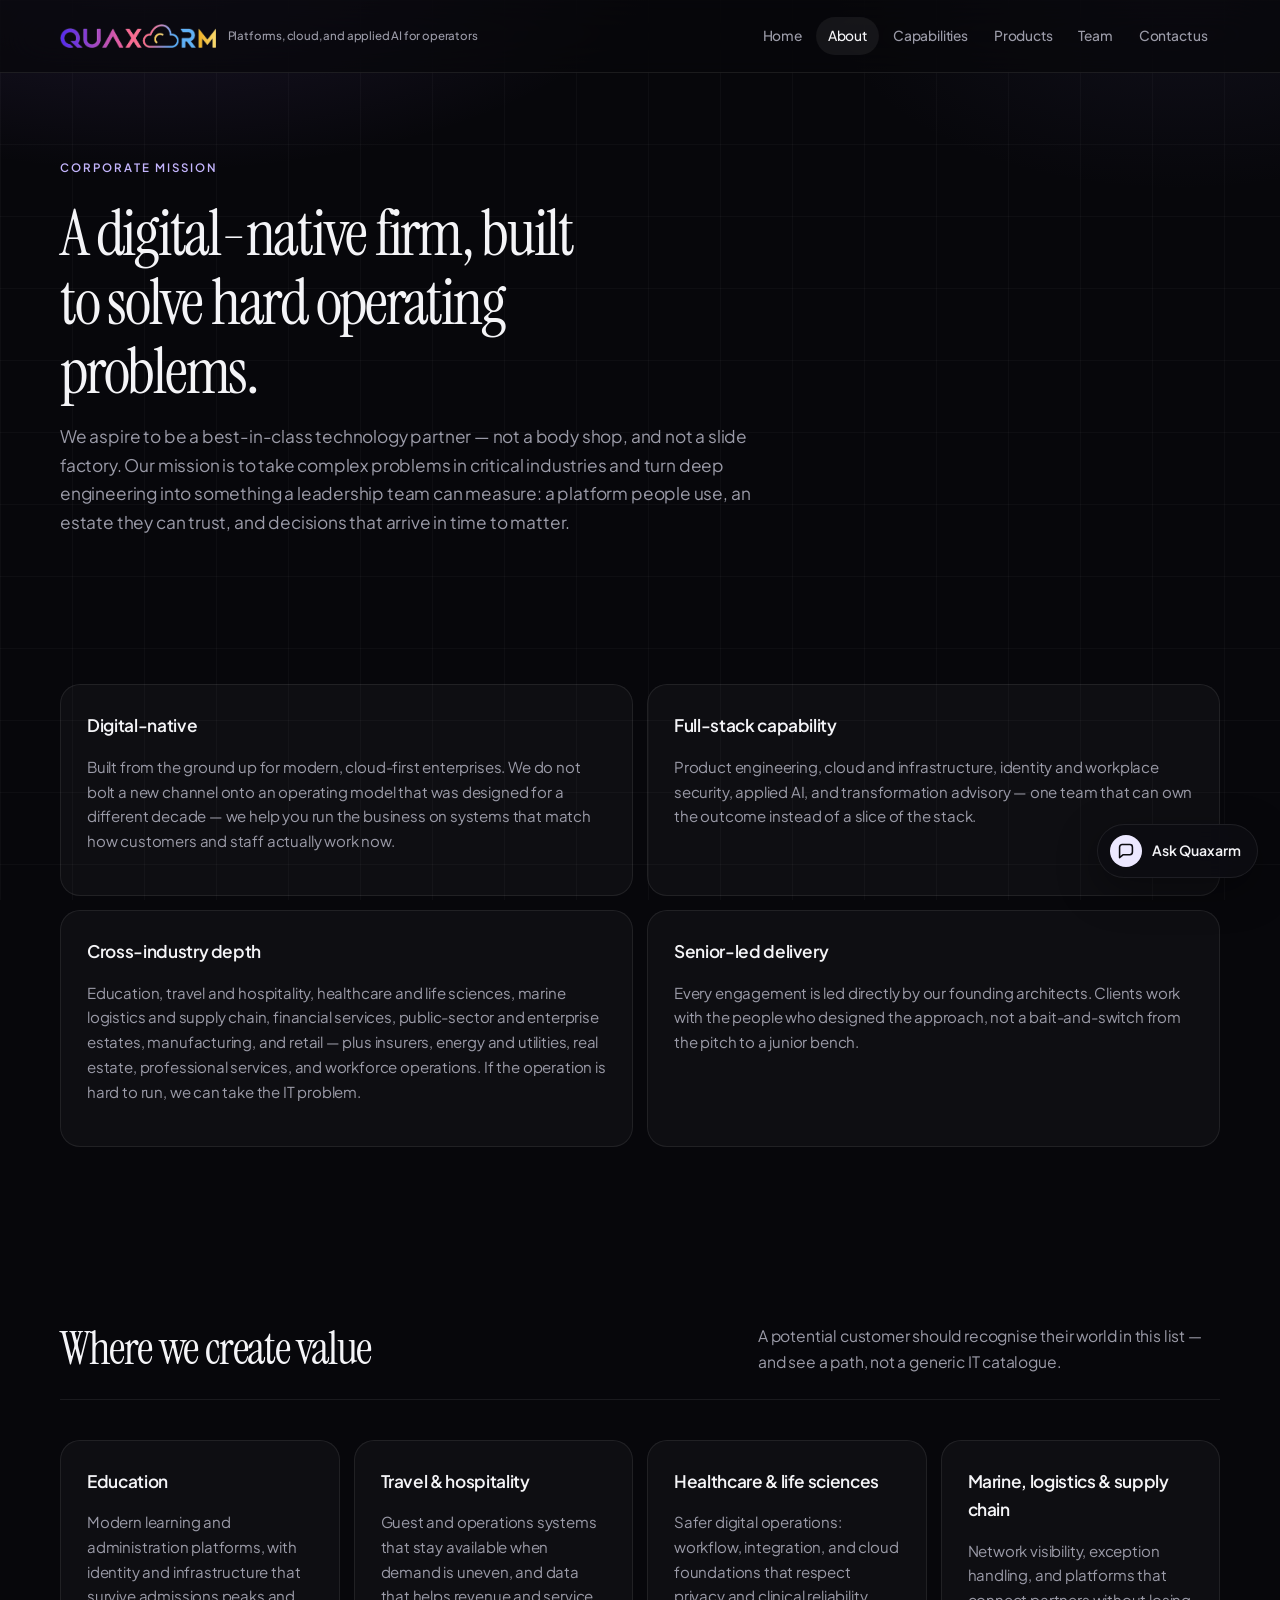
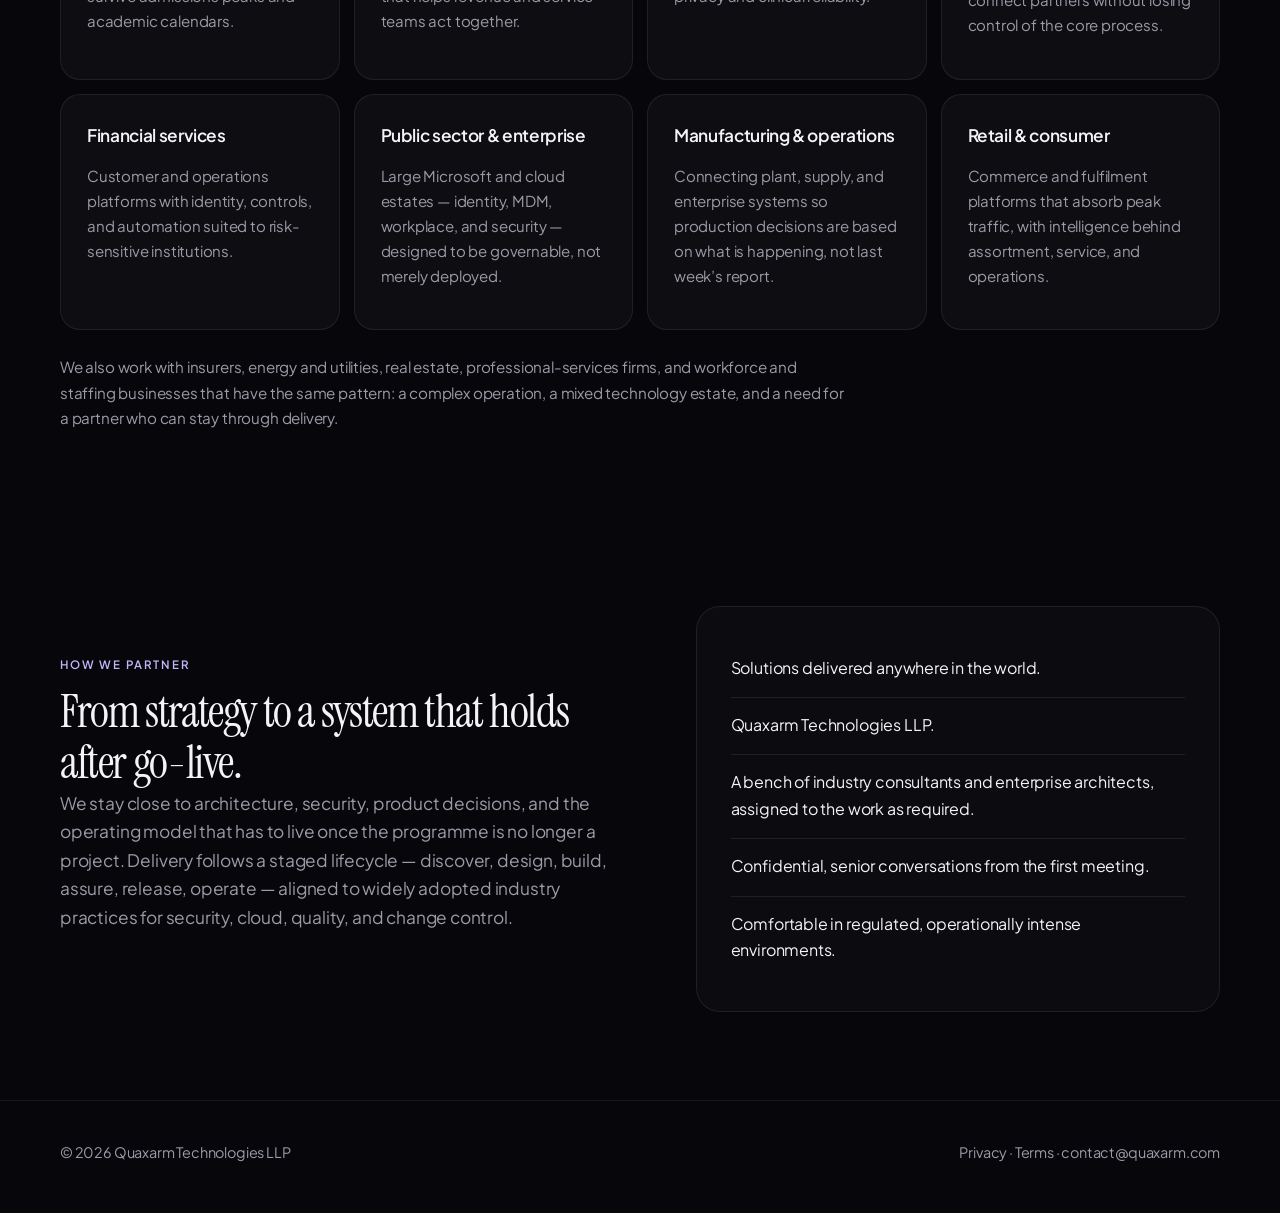
==== about.html @ 0cb35180 "Restore full industry coverage instead of leading with three sectors only." ====
<!DOCTYPE html>
<html lang="en">
  <head>
    <meta charset="UTF-8" />
    <meta name="viewport" content="width=device-width, initial-scale=1" />
    <title>About Quaxarm</title>
    <meta
      name="description"
      content="Quaxarm Technologies LLP is a digital-native firm helping operators modernise platforms, cloud, identity, and AI across education, travel, healthcare, logistics, financial services, public sector, manufacturing, and retail."
    />
    <meta name="theme-color" content="#07070b" />
    <link rel="icon" href="assets/brand/logo.png" />
    <link rel="preconnect" href="https://fonts.googleapis.com" />
    <link rel="preconnect" href="https://fonts.gstatic.com" crossorigin />
    <link
      href="https://fonts.googleapis.com/css2?family=Instrument+Serif:ital@0;1&family=Plus+Jakarta+Sans:ital,wght@0,400;0,500;0,600;0,700;1,400&display=swap"
      rel="stylesheet"
    />
    <link rel="stylesheet" href="css/styles.css?v=5" />
  </head>
  <body>
    <div class="page-bg"></div>
    <header class="site-header">
      <div class="wrap nav">
        <a class="brand" href="index.html" aria-label="Quaxarm home">
          <img class="wordmark" src="assets/brand/logo.png" alt="Quaxarm" />
          <span class="brand-tag">Platforms, cloud, and applied AI for operators</span>
        </a>
        <button class="menu-toggle" type="button" aria-expanded="false" aria-label="Open menu">☰</button>
        <nav class="nav-links">
          <a data-nav href="index.html">Home</a>
          <a data-nav href="about.html">About</a>
          <a data-nav href="capabilities.html">Capabilities</a>
          <a data-nav href="products.html">Products</a>
          <a data-nav href="team.html">Team</a>
          <a data-nav href="contact.html">Contact us</a>
        </nav>
      </div>
    </header>

    <main class="wrap">
      <section class="page-hero">
        <div class="eyebrow">Corporate mission</div>
        <h1>A digital-native firm, built to solve hard operating problems.</h1>
        <p class="lede">
          We aspire to be a best-in-class technology partner — not a body shop, and not a slide factory.
          Our mission is to take complex problems in critical industries and turn deep engineering into
          something a leadership team can measure: a platform people use, an estate they can trust, and
          decisions that arrive in time to matter.
        </p>
      </section>

      <section class="section">
        <div class="grid-2">
          <article class="card">
            <h3>Digital-native</h3>
            <p>
              Built from the ground up for modern, cloud-first enterprises. We do not bolt a new channel
              onto an operating model that was designed for a different decade — we help you run the
              business on systems that match how customers and staff actually work now.
            </p>
          </article>
          <article class="card">
            <h3>Full-stack capability</h3>
            <p>
              Product engineering, cloud and infrastructure, identity and workplace security, applied AI,
              and transformation advisory — one team that can own the outcome instead of a slice of the stack.
            </p>
          </article>
          <article class="card">
            <h3>Cross-industry depth</h3>
            <p>
              Education, travel and hospitality, healthcare and life sciences, marine logistics and supply chain,
              financial services, public-sector and enterprise estates, manufacturing, and retail — plus insurers,
              energy and utilities, real estate, professional services, and workforce operations. If the operation
              is hard to run, we can take the IT problem.
            </p>
          </article>
          <article class="card">
            <h3>Senior-led delivery</h3>
            <p>
              Every engagement is led directly by our founding architects. Clients work with the people who
              designed the approach, not a bait-and-switch from the pitch to a junior bench.
            </p>
          </article>
        </div>
      </section>

      <section class="section">
        <div class="section-head">
          <h2>Where we create value</h2>
          <p class="intro">A potential customer should recognise their world in this list — and see a path, not a generic IT catalogue.</p>
        </div>
        <div class="grid-4">
          <article class="card">
            <h3>Education</h3>
            <p>Modern learning and administration platforms, with identity and infrastructure that survive admissions peaks and academic calendars.</p>
          </article>
          <article class="card">
            <h3>Travel &amp; hospitality</h3>
            <p>Guest and operations systems that stay available when demand is uneven, and data that helps revenue and service teams act together.</p>
          </article>
          <article class="card">
            <h3>Healthcare &amp; life sciences</h3>
            <p>Safer digital operations: workflow, integration, and cloud foundations that respect privacy and clinical reliability.</p>
          </article>
          <article class="card">
            <h3>Marine, logistics &amp; supply chain</h3>
            <p>Network visibility, exception handling, and platforms that connect partners without losing control of the core process.</p>
          </article>
          <article class="card">
            <h3>Financial services</h3>
            <p>Customer and operations platforms with identity, controls, and automation suited to risk-sensitive institutions.</p>
          </article>
          <article class="card">
            <h3>Public sector &amp; enterprise</h3>
            <p>Large Microsoft and cloud estates — identity, MDM, workplace, and security — designed to be governable, not merely deployed.</p>
          </article>
          <article class="card">
            <h3>Manufacturing &amp; operations</h3>
            <p>Connecting plant, supply, and enterprise systems so production decisions are based on what is happening, not last week’s report.</p>
          </article>
          <article class="card">
            <h3>Retail &amp; consumer</h3>
            <p>Commerce and fulfilment platforms that absorb peak traffic, with intelligence behind assortment, service, and operations.</p>
          </article>
        </div>
        <p class="also">
          We also work with insurers, energy and utilities, real estate, professional-services firms, and workforce
          and staffing businesses that have the same pattern: a complex operation, a mixed technology estate,
          and a need for a partner who can stay through delivery.
        </p>
      </section>

      <section class="section">
        <div class="split">
          <div>
            <div class="kicker">How we partner</div>
            <h2>From strategy to a system that holds after go-live.</h2>
            <p class="lede">
              We stay close to architecture, security, product decisions, and the operating model that has
              to live once the programme is no longer a project. Delivery follows a staged lifecycle —
              discover, design, build, assure, release, operate — aligned to widely adopted industry
              practices for security, cloud, quality, and change control.
            </p>
          </div>
          <div class="panel">
            <p>Solutions delivered anywhere in the world.</p>
            <p>Quaxarm Technologies LLP.</p>
            <p>A bench of industry consultants and enterprise architects, assigned to the work as required.</p>
            <p>Confidential, senior conversations from the first meeting.</p>
            <p>Comfortable in regulated, operationally intense environments.</p>
          </div>
        </div>
      </section>
    </main>

    <footer class="site-footer">
      <div class="wrap footer-row">
        <div>© 2026 Quaxarm Technologies LLP</div>
        <div>
          <a href="privacy.html">Privacy</a>
          ·
          <a href="terms.html">Terms</a>
          ·
          <a href="mailto:contact@quaxarm.com">contact@quaxarm.com</a>
        </div>
      </div>
    </footer>
    <script src="js/site.js"></script>
    <script src="js/assistant.js?v=7"></script>
  </body>
</html>
---- css/styles.css ----
:root {
  --bg: #07070b;
  --bg-2: #0c0c12;
  --card: rgba(255, 255, 255, 0.03);
  --card-hover: rgba(255, 255, 255, 0.055);
  --line: rgba(255, 255, 255, 0.08);
  --text: #f4f4f7;
  --muted: #9b9ba8;
  --accent: #c4b5fd;
  --accent-2: #a78bfa;
  --ink: #0b0b10;
  --radius: 20px;
  --font: "Plus Jakarta Sans", system-ui, sans-serif;
  --serif: "Instrument Serif", Georgia, serif;
  --max: 1160px;
  --ease: cubic-bezier(0.22, 1, 0.36, 1);
}

*,
*::before,
*::after {
  box-sizing: border-box;
}

html {
  scroll-behavior: smooth;
}

body {
  margin: 0;
  font-family: var(--font);
  background: var(--bg);
  color: var(--text);
  line-height: 1.65;
  min-height: 100vh;
  letter-spacing: -0.011em;
  color-scheme: dark;
}

img {
  max-width: 100%;
  display: block;
}

a {
  color: inherit;
  text-decoration: none;
}

.skip {
  position: absolute;
  left: -999px;
}

.skip:focus {
  left: 16px;
  top: 16px;
  z-index: 100;
  background: #fff;
  color: #000;
  padding: 8px 12px;
}

.page-bg {
  position: fixed;
  inset: 0;
  z-index: -1;
  background-color: var(--bg);
  background-image:
    radial-gradient(900px 420px at 12% -8%, rgba(124, 92, 191, 0.2), transparent 58%),
    radial-gradient(700px 380px at 92% 0%, rgba(88, 80, 140, 0.12), transparent 50%),
    linear-gradient(rgba(255, 255, 255, 0.028) 1px, transparent 1px),
    linear-gradient(90deg, rgba(255, 255, 255, 0.028) 1px, transparent 1px);
  background-size: auto, auto, 72px 72px, 72px 72px;
}

.wrap {
  width: min(var(--max), calc(100% - 48px));
  margin: 0 auto;
}

.site-header {
  position: sticky;
  top: 0;
  z-index: 40;
  backdrop-filter: blur(22px) saturate(1.2);
  background: rgba(7, 7, 11, 0.72);
  border-bottom: 1px solid var(--line);
}

.nav {
  display: flex;
  align-items: center;
  justify-content: space-between;
  min-height: 72px;
  gap: 24px;
}

.brand {
  display: flex;
  align-items: center;
  gap: 12px;
  min-width: 0;
}

.brand-tag {
  font-size: 0.72rem;
  font-weight: 500;
  color: var(--muted);
  line-height: 1.3;
  max-width: 18rem;
}

.brand img.wordmark {
  height: 24px;
  width: auto;
  mix-blend-mode: screen;
}

.nav-links {
  display: flex;
  align-items: center;
  gap: 2px;
}

.nav-links a {
  font-size: 0.86rem;
  font-weight: 500;
  color: var(--muted);
  padding: 8px 12px;
  border-radius: 999px;
  transition: color 0.2s var(--ease), background 0.2s var(--ease);
}

.nav-links a:hover,
.nav-links a.is-active {
  color: var(--text);
  background: rgba(255, 255, 255, 0.06);
}

.btn {
  display: inline-flex;
  align-items: center;
  justify-content: center;
  gap: 8px;
  border: 0;
  border-radius: 999px;
  padding: 12px 20px;
  font: inherit;
  font-size: 0.92rem;
  font-weight: 600;
  cursor: pointer;
  transition: transform 0.2s var(--ease), background 0.2s var(--ease), border-color 0.2s var(--ease);
}

.btn:hover {
  transform: translateY(-1px);
}

.btn-primary {
  color: var(--ink);
  background: #ece8ff;
}

.btn-primary:hover {
  background: #fff;
}

.btn-ghost {
  color: var(--text);
  background: transparent;
  border: 1px solid var(--line);
}

.btn-ghost:hover {
  background: rgba(255, 255, 255, 0.05);
  border-color: rgba(255, 255, 255, 0.18);
}

.menu-toggle {
  display: none;
  width: 42px;
  height: 42px;
  border-radius: 12px;
  border: 1px solid var(--line);
  background: transparent;
  color: var(--text);
}

.hero {
  padding: 108px 0 56px;
}

.eyebrow {
  display: inline-flex;
  align-items: center;
  gap: 8px;
  font-size: 0.72rem;
  font-weight: 600;
  letter-spacing: 0.18em;
  text-transform: uppercase;
  color: var(--accent);
  margin-bottom: 22px;
}

.hero h1 {
  font-family: var(--serif);
  font-weight: 400;
  font-size: clamp(3rem, 8vw, 5.8rem);
  line-height: 0.98;
  letter-spacing: -0.04em;
  margin: 0 0 24px;
  max-width: 13ch;
}

.hero h1 span {
  font-style: italic;
  color: var(--accent);
}

.lede {
  font-size: 1.08rem;
  color: var(--muted);
  max-width: 56ch;
  margin: 0 0 32px;
}

.hero-actions {
  display: flex;
  flex-wrap: wrap;
  gap: 10px;
}

.stats {
  display: grid;
  grid-template-columns: repeat(4, 1fr);
  gap: 0;
  margin: 72px 0 8px;
  border: 1px solid var(--line);
  border-radius: 22px;
  overflow: hidden;
  background: rgba(255, 255, 255, 0.02);
}

.stat {
  padding: 24px 22px;
  border-right: 1px solid var(--line);
}

.stat:last-child {
  border-right: 0;
}

.stat b {
  display: block;
  font-size: 1.85rem;
  font-family: var(--serif);
  font-weight: 400;
  margin-bottom: 6px;
  letter-spacing: -0.03em;
}

.stat span {
  color: var(--muted);
  font-size: 0.84rem;
}

.section {
  padding: 88px 0;
}

.section-head {
  display: flex;
  justify-content: space-between;
  align-items: end;
  gap: 32px;
  margin-bottom: 40px;
  padding-bottom: 24px;
  border-bottom: 1px solid var(--line);
}

.section h2 {
  font-family: var(--serif);
  font-size: clamp(2rem, 3.6vw, 2.9rem);
  font-weight: 400;
  margin: 0;
  letter-spacing: -0.03em;
  line-height: 1.12;
}

.section p.intro {
  color: var(--muted);
  max-width: 42ch;
  margin: 0;
  font-size: 0.98rem;
}

.grid-3,
.grid-2,
.grid-4,
.grid-auto {
  display: grid;
  gap: 14px;
}

.grid-3 {
  grid-template-columns: repeat(3, 1fr);
}

.grid-4 {
  grid-template-columns: repeat(4, 1fr);
}

.grid-auto {
  grid-template-columns: repeat(auto-fit, minmax(250px, 1fr));
}

.grid-2 {
  grid-template-columns: 1fr 1fr;
}

.also {
  color: var(--muted);
  margin: 24px 0 0;
  max-width: 72ch;
  font-size: 0.95rem;
}

.also a {
  color: var(--accent);
  border-bottom: 1px solid rgba(196, 181, 253, 0.35);
}

.card {
  background: var(--card);
  border: 1px solid var(--line);
  border-radius: var(--radius);
  padding: 26px;
  min-height: 100%;
  transition: transform 0.35s var(--ease), border-color 0.35s var(--ease), background 0.35s var(--ease);
}

.card:hover {
  background: var(--card-hover);
  border-color: rgba(196, 181, 253, 0.28);
  transform: translateY(-3px);
}

.card .icon {
  width: 44px;
  height: 44px;
  margin-bottom: 18px;
  mix-blend-mode: screen;
  opacity: 0.92;
}

.card .num {
  display: block;
  font-size: 0.72rem;
  font-weight: 600;
  letter-spacing: 0.14em;
  color: var(--accent);
  margin-bottom: 14px;
}

.card h3 {
  margin: 0 0 10px;
  font-size: 1.08rem;
  font-weight: 600;
  letter-spacing: -0.02em;
}

.card p,
.card li {
  color: var(--muted);
  font-size: 0.94rem;
}

.card ul {
  margin: 16px 0 0;
  padding-left: 18px;
}

.split {
  display: grid;
  grid-template-columns: 1.05fr 0.95fr;
  gap: 56px;
  align-items: center;
}

.panel {
  background: rgba(255, 255, 255, 0.025);
  border: 1px solid var(--line);
  border-radius: 24px;
  padding: 32px 34px;
}

.panel p + p {
  margin-top: 14px;
  padding-top: 14px;
  border-top: 1px solid var(--line);
}

.kicker {
  color: var(--accent);
  font-size: 0.72rem;
  font-weight: 600;
  letter-spacing: 0.16em;
  text-transform: uppercase;
  margin-bottom: 12px;
}

.product p,
.product li,
.phase p {
  color: var(--muted);
}

.product ul {
  margin: 16px 0 0;
  padding-left: 18px;
}

.product-trust {
  margin-top: 22px;
  padding: 22px 24px;
}

.product-trust .kicker {
  margin-bottom: 8px;
}

.product {
  display: grid;
  grid-template-columns: 0.85fr 1.15fr;
  gap: 48px;
  align-items: start;
  padding: 40px;
  margin-bottom: 16px;
  background: var(--card);
  border: 1px solid var(--line);
  border-radius: 28px;
}

.product h2 {
  margin: 8px 0 14px;
  font-family: var(--serif);
  font-weight: 400;
  font-size: clamp(2rem, 3vw, 2.6rem);
  letter-spacing: -0.03em;
}

.phase {
  display: grid;
  grid-template-columns: 150px 1fr;
  gap: 20px;
  padding: 20px 0;
  border-bottom: 1px solid var(--line);
}

.phase:last-child {
  border-bottom: 0;
  padding-bottom: 0;
}

.phase:first-child {
  padding-top: 0;
}

.phase strong {
  color: var(--accent);
  font-size: 0.74rem;
  letter-spacing: 0.14em;
  text-transform: uppercase;
}

.cta-band {
  margin: 12px 0 96px;
  padding: 44px 48px;
  border-radius: 28px;
  border: 1px solid var(--line);
  background:
    radial-gradient(600px 200px at 0% 0%, rgba(167, 139, 250, 0.16), transparent 60%),
    rgba(255, 255, 255, 0.03);
  display: flex;
  justify-content: space-between;
  align-items: center;
  gap: 24px;
}

.cta-band h2 {
  margin: 0 0 8px;
  font-family: var(--serif);
  font-weight: 400;
  letter-spacing: -0.03em;
}

.cta-band p {
  margin: 0;
  color: var(--muted);
}

.site-footer {
  border-top: 1px solid var(--line);
  padding: 40px 0 48px;
  color: var(--muted);
  font-size: 0.9rem;
}

.footer-row {
  display: flex;
  justify-content: space-between;
  gap: 24px;
  flex-wrap: wrap;
  align-items: center;
}

.footer-row a {
  color: var(--muted);
}

.footer-row a:hover {
  color: var(--text);
}

.page-hero {
  padding: 80px 0 28px;
}

.page-hero h1 {
  font-family: var(--serif);
  font-size: clamp(2.4rem, 5.4vw, 4rem);
  font-weight: 400;
  margin: 0 0 16px;
  letter-spacing: -0.035em;
  line-height: 1.08;
  max-width: 18ch;
}

.contact-layout {
  display: grid;
  grid-template-columns: 0.8fr 1.2fr;
  gap: 28px;
  padding-bottom: 96px;
}

.contact-meta {
  display: grid;
  gap: 12px;
}

.contact-item {
  display: flex;
  gap: 14px;
  align-items: flex-start;
  padding: 18px;
  border: 1px solid var(--line);
  border-radius: 16px;
  background: var(--card);
  transition: border-color 0.2s var(--ease);
}

.contact-item:hover {
  border-color: rgba(196, 181, 253, 0.3);
}

.contact-item img {
  width: 26px;
  height: 26px;
  mix-blend-mode: screen;
}

.contact-item span {
  display: block;
  color: var(--muted);
  font-size: 0.72rem;
  text-transform: uppercase;
  letter-spacing: 0.1em;
  font-weight: 600;
  margin-bottom: 4px;
}

.form {
  display: grid;
  gap: 14px;
  padding: 28px;
  border: 1px solid var(--line);
  border-radius: 24px;
  background: var(--card);
}

label {
  display: grid;
  gap: 7px;
  font-size: 0.86rem;
  font-weight: 500;
}

input,
textarea,
select {
  font: inherit;
  color: var(--text);
  background: #0b0b12;
  border: 1px solid var(--line);
  border-radius: 12px;
  padding: 12px 14px;
  transition: border-color 0.2s var(--ease);
}

select {
  appearance: none;
  background-image: linear-gradient(45deg, transparent 50%, var(--muted) 50%),
    linear-gradient(135deg, var(--muted) 50%, transparent 50%);
  background-position: calc(100% - 18px) calc(50% - 3px), calc(100% - 12px) calc(50% - 3px);
  background-size: 6px 6px, 6px 6px;
  background-repeat: no-repeat;
}

textarea {
  min-height: 140px;
  resize: vertical;
}

input:focus,
textarea:focus,
select:focus {
  outline: none;
  border-color: rgba(167, 139, 250, 0.7);
}

.form-row {
  display: grid;
  grid-template-columns: 1fr 1fr;
  gap: 14px;
}

.form-status {
  min-height: 1.4em;
  font-size: 0.9rem;
}

.form-status.ok {
  color: #99f6e4;
}

.form-status.err {
  color: #fda4af;
}

.form-fineprint {
  margin: 0;
  font-size: 0.82rem;
  color: var(--muted);
}

.form-fineprint a {
  text-decoration: underline;
  text-underline-offset: 3px;
}

.legal {
  max-width: 72ch;
  padding-bottom: 96px;
}

.legal h2 {
  font-family: var(--serif);
  font-weight: 400;
  font-size: 1.6rem;
  margin: 36px 0 12px;
  letter-spacing: -0.03em;
}

.legal p,
.legal li {
  color: var(--muted);
}

.legal ul {
  padding-left: 18px;
}

.honey {
  display: none !important;
}

.reveal {
  opacity: 0;
  transform: translateY(18px);
  animation: rise 0.8s var(--ease) forwards;
}

.reveal:nth-child(2) { animation-delay: 0.05s; }
.reveal:nth-child(3) { animation-delay: 0.1s; }

@keyframes rise {
  to {
    opacity: 1;
    transform: none;
  }
}

@media (max-width: 1100px) {
  .grid-4 {
    grid-template-columns: repeat(2, 1fr);
  }
}

@media (max-width: 900px) {
  .stats,
  .grid-3,
  .grid-4,
  .split,
  .contact-layout,
  .form-row,
  .product,
  .phase {
    grid-template-columns: 1fr;
  }

  .stat {
    border-right: 0;
    border-bottom: 1px solid var(--line);
  }

  .stat:last-child {
    border-bottom: 0;
  }

  .section-head {
    flex-direction: column;
    align-items: flex-start;
  }

  .menu-toggle {
    display: grid;
    place-items: center;
  }

  .nav-links {
    display: none;
    position: absolute;
    top: 72px;
    left: 0;
    right: 0;
    flex-direction: column;
    align-items: stretch;
    padding: 12px 20px 20px;
    background: rgba(7, 7, 11, 0.96);
    border-bottom: 1px solid var(--line);
  }

  .nav-links.open {
    display: flex;
  }

  .cta-band {
    flex-direction: column;
    align-items: flex-start;
    padding: 28px;
  }

  .brand-tag {
    display: none;
  }

  .brand img.wordmark {
    height: 20px;
  }

  .hero {
    padding: 72px 0 40px;
  }
}

.qa {
  position: fixed;
  right: 22px;
  bottom: 22px;
  z-index: 80;
  font-family: var(--font);
}

.qa-launch {
  display: inline-flex;
  align-items: center;
  gap: 10px;
  border: 1px solid var(--line);
  background: rgba(12, 12, 18, 0.92);
  color: var(--text);
  border-radius: 999px;
  padding: 10px 16px 10px 12px;
  font: inherit;
  font-size: 0.88rem;
  font-weight: 600;
  cursor: pointer;
  box-shadow: 0 12px 40px rgba(0, 0, 0, 0.35);
  backdrop-filter: blur(16px);
}

.qa-launch:hover {
  border-color: rgba(196, 181, 253, 0.35);
  background: rgba(18, 16, 28, 0.96);
}

.qa-launch-icon {
  display: grid;
  place-items: center;
  width: 32px;
  height: 32px;
  border-radius: 50%;
  background: #ece8ff;
  color: var(--ink);
}

.qa.is-open .qa-launch {
  display: none;
}

.qa-backdrop,
.qa-backdrop[hidden] {
  display: none !important;
}

.qa.is-open .qa-backdrop {
  display: block !important;
  position: fixed;
  inset: 0;
  z-index: 0;
  background: rgba(0, 0, 0, 0.35);
  cursor: pointer;
}

.qa-panel,
.qa-panel[hidden] {
  display: none !important;
}

.qa.is-open .qa-panel {
  display: flex !important;
  width: min(380px, calc(100vw - 32px));
  height: min(540px, calc(100vh - 48px));
  flex-direction: column;
  border: 1px solid var(--line);
  border-radius: 22px;
  background: #0c0c12;
  box-shadow: 0 24px 80px rgba(0, 0, 0, 0.45);
  overflow: hidden;
  position: relative;
  z-index: 1;
}

.qa-head {
  display: flex;
  align-items: flex-start;
  justify-content: space-between;
  gap: 12px;
  padding: 16px 16px 8px;
  border-bottom: 1px solid var(--line);
}

.qa-head > div {
  min-width: 0;
  flex: 1 1 auto;
  pointer-events: none;
}

.qa-kicker {
  margin: 0 0 4px;
  font-size: 0.68rem;
  font-weight: 600;
  letter-spacing: 0.16em;
  text-transform: uppercase;
  color: var(--accent);
}

.qa-head h2 {
  margin: 0;
  font-family: var(--serif);
  font-size: 1.35rem;
  font-weight: 400;
  letter-spacing: -0.03em;
}

.qa-close {
  flex: 0 0 auto;
  position: relative;
  z-index: 5;
  pointer-events: auto;
  min-height: 36px;
  padding: 6px 12px;
  border: 1px solid var(--line);
  border-radius: 999px;
  background: rgba(255, 255, 255, 0.04);
  color: var(--text);
  font: inherit;
  font-size: 0.78rem;
  font-weight: 600;
  line-height: 1;
  cursor: pointer;
}

.qa-close:hover {
  color: var(--text);
  background: rgba(255, 255, 255, 0.1);
  border-color: rgba(196, 181, 253, 0.45);
}

.qa-note {
  margin: 0;
  padding: 10px 16px 0;
  font-size: 0.78rem;
  color: var(--muted);
}

.qa-log {
  flex: 1;
  overflow: auto;
  padding: 12px 16px;
  display: grid;
  align-content: start;
  gap: 10px;
}

.qa-msg {
  max-width: 92%;
  padding: 10px 12px;
  border-radius: 14px;
  font-size: 0.88rem;
  line-height: 1.55;
}

.qa-msg p {
  margin: 0;
}

.qa-msg-bot {
  background: var(--card);
  border: 1px solid var(--line);
  color: var(--text);
}

.qa-msg-user {
  justify-self: end;
  background: #ece8ff;
  color: var(--ink);
}

.qa-links {
  display: flex;
  flex-wrap: wrap;
  gap: 6px;
  margin-top: 8px;
}

.qa-link,
.qa-chip {
  border: 1px solid var(--line);
  background: transparent;
  color: var(--accent);
  border-radius: 999px;
  padding: 5px 10px;
  font: inherit;
  font-size: 0.75rem;
  font-weight: 600;
  cursor: pointer;
}

.qa-link:hover,
.qa-chip:hover {
  border-color: rgba(196, 181, 253, 0.45);
  background: rgba(196, 181, 253, 0.08);
}

.qa-chips {
  display: flex;
  flex-wrap: wrap;
  gap: 6px;
  padding: 0 16px 10px;
}

.qa-form {
  position: relative;
  display: flex;
  gap: 8px;
  padding: 12px;
  border-top: 1px solid var(--line);
}

.qa-form input {
  flex: 1;
  min-width: 0;
}

.qa-send {
  border: 0;
  border-radius: 12px;
  padding: 0 14px;
  font: inherit;
  font-size: 0.84rem;
  font-weight: 600;
  background: #ece8ff;
  color: var(--ink);
  cursor: pointer;
}

.qa-sr {
  position: absolute;
  width: 1px;
  height: 1px;
  overflow: hidden;
  clip: rect(0, 0, 0, 0);
}

@media (max-width: 900px) {
  .qa {
    right: 14px;
    bottom: 14px;
  }

  .qa-launch-label {
    display: none;
  }

  .qa-launch {
    padding: 8px;
  }

  .qa-panel {
    width: min(100vw - 28px, 400px);
    height: min(72vh, 560px);
  }
}

@media (prefers-reduced-motion: reduce) {
  html {
    scroll-behavior: auto;
  }

  .reveal,
  .card,
  .btn,
  .qa-launch,
  .qa-panel {
    animation: none;
    transition: none;
    opacity: 1;
    transform: none;
  }
}
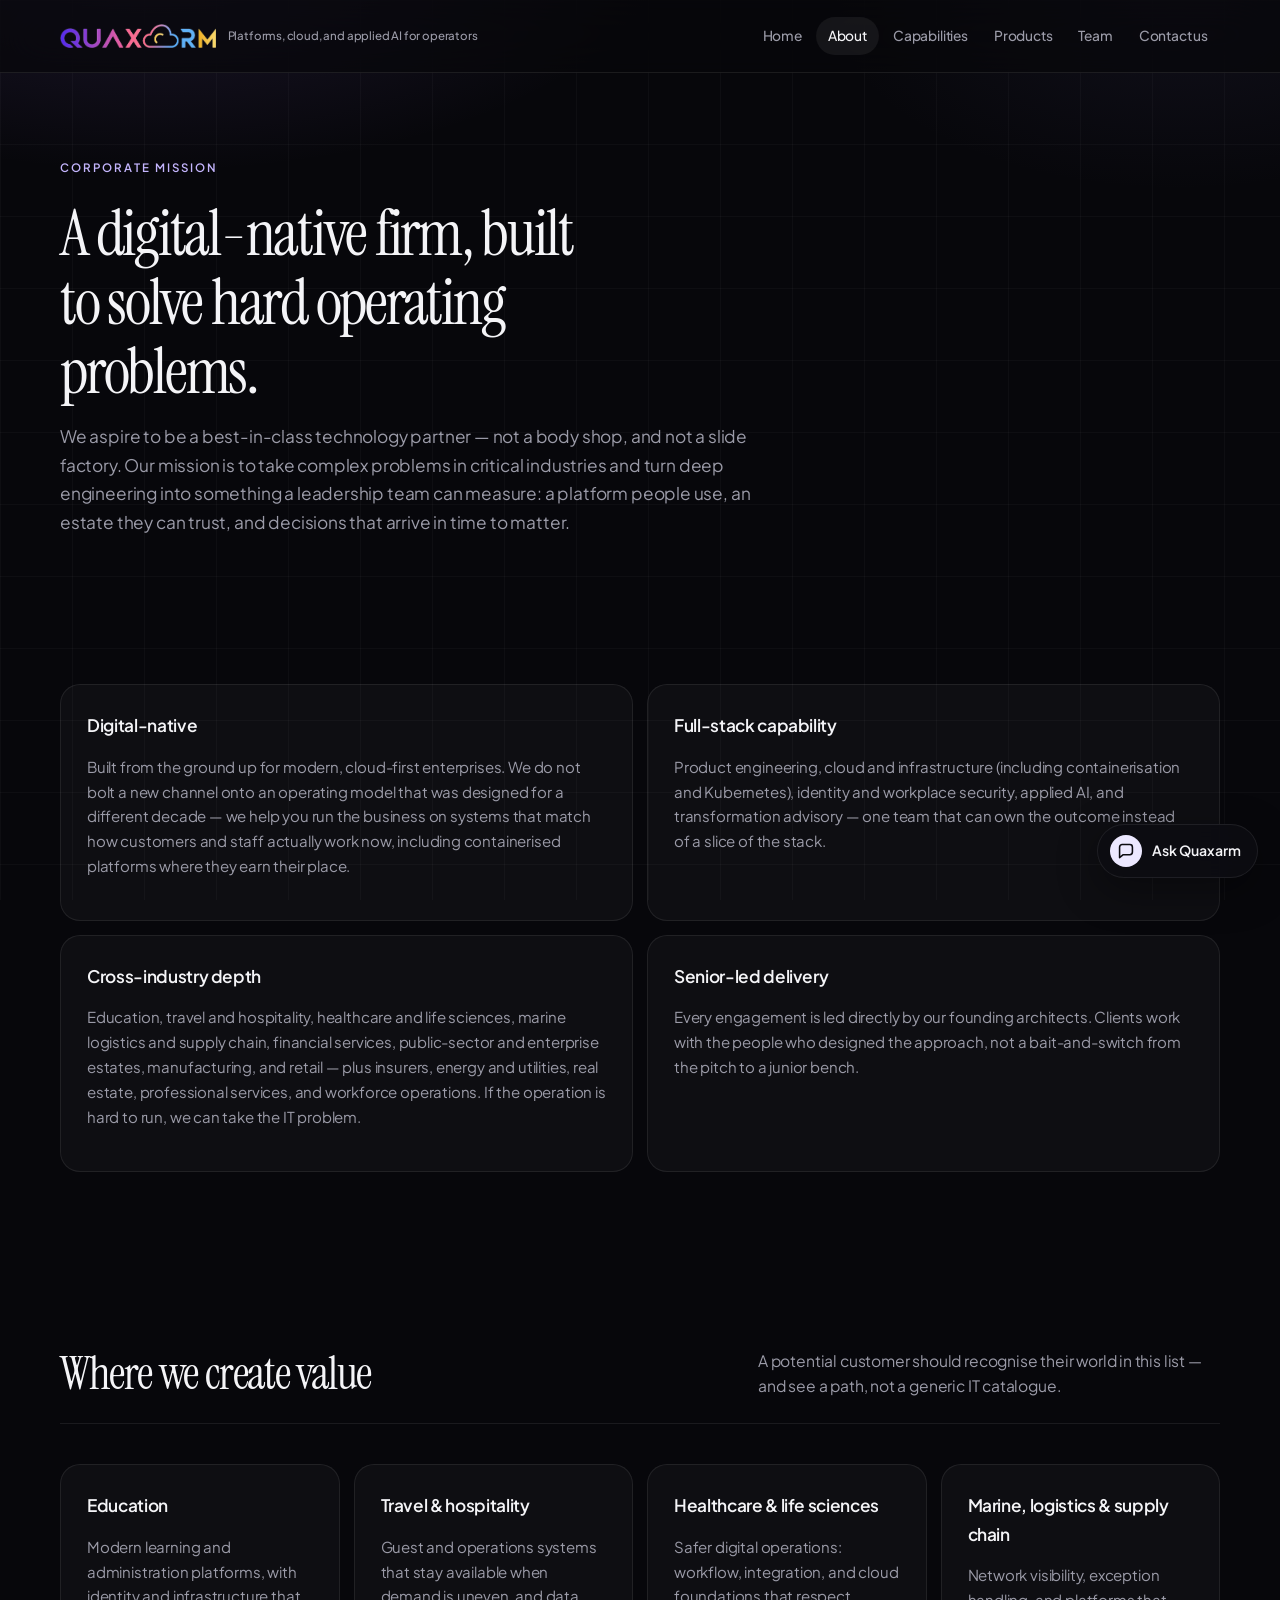
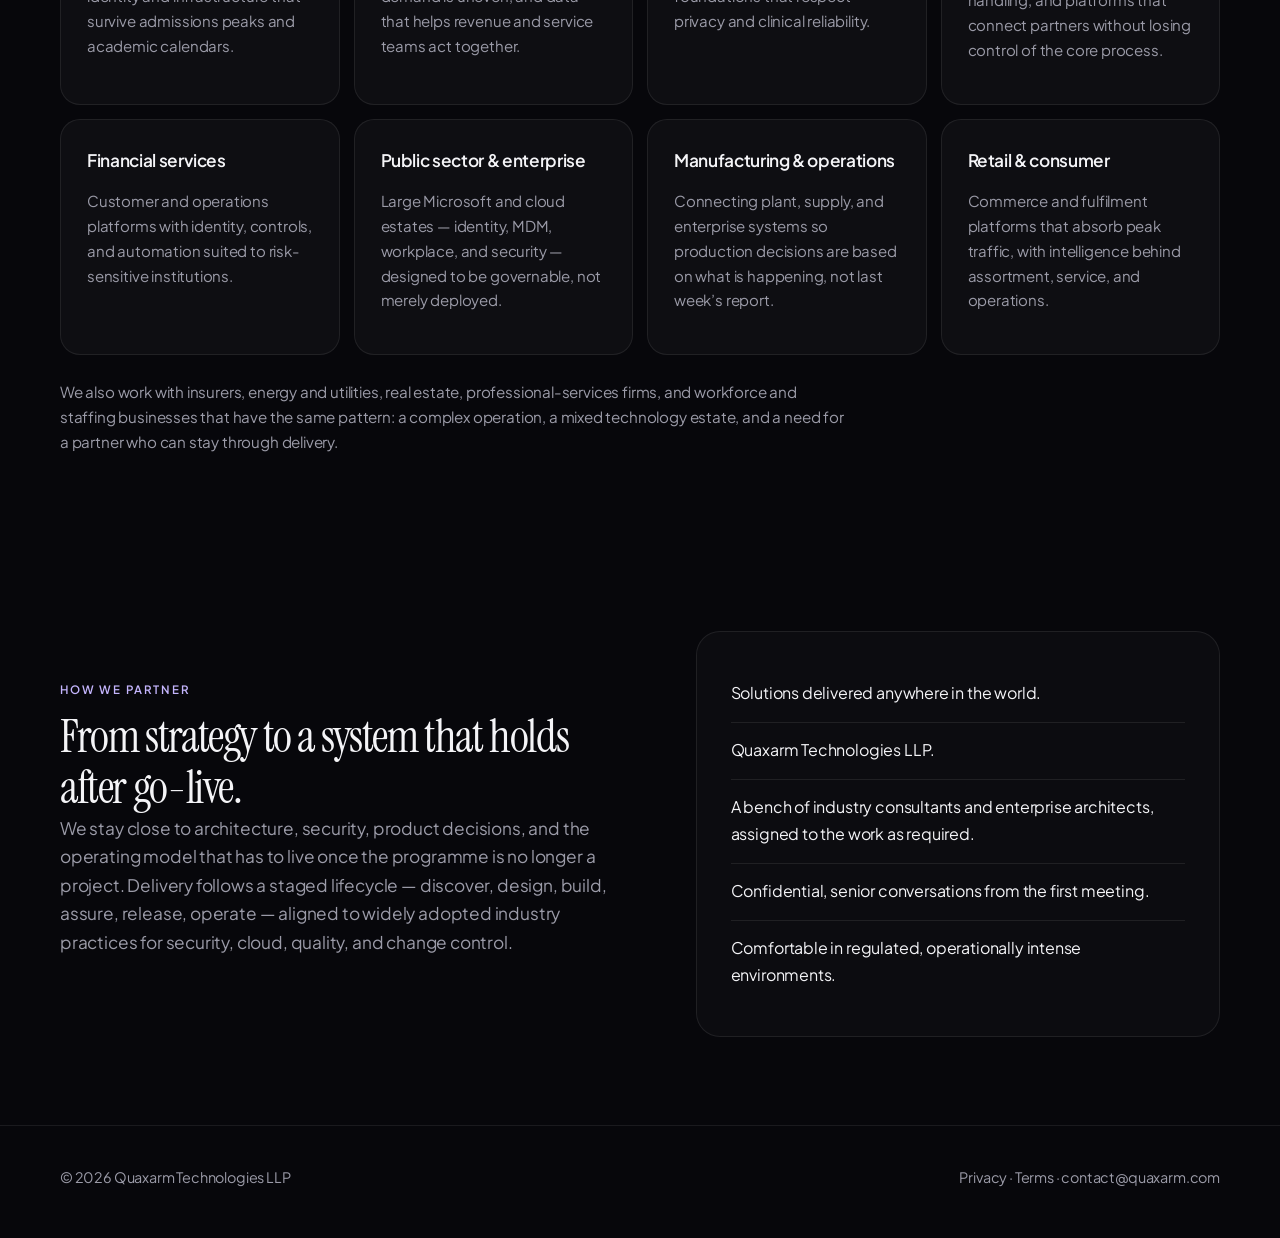
==== commit b2f8a494: "Name containerisation, Kubernetes, and CI/CD in the cloud and platform capabilities." ====
--- a/about.html
+++ b/about.html
@@ -9,6 +9,7 @@
       content="Quaxarm Technologies LLP is a digital-native firm helping operators modernise platforms, cloud, identity, and AI across education, travel, healthcare, logistics, financial services, public sector, manufacturing, and retail."
     />
     <meta name="theme-color" content="#07070b" />
+    <link rel="canonical" href="https://quaxarm.com/about.html" />
     <link rel="icon" href="assets/brand/logo.png" />
     <link rel="preconnect" href="https://fonts.googleapis.com" />
     <link rel="preconnect" href="https://fonts.gstatic.com" crossorigin />
@@ -57,14 +58,16 @@
             <p>
               Built from the ground up for modern, cloud-first enterprises. We do not bolt a new channel
               onto an operating model that was designed for a different decade — we help you run the
-              business on systems that match how customers and staff actually work now.
+              business on systems that match how customers and staff actually work now, including
+              containerised platforms where they earn their place.
             </p>
           </article>
           <article class="card">
             <h3>Full-stack capability</h3>
             <p>
-              Product engineering, cloud and infrastructure, identity and workplace security, applied AI,
-              and transformation advisory — one team that can own the outcome instead of a slice of the stack.
+              Product engineering, cloud and infrastructure (including containerisation and Kubernetes),
+              identity and workplace security, applied AI, and transformation advisory — one team that can
+              own the outcome instead of a slice of the stack.
             </p>
           </article>
           <article class="card">
@@ -168,6 +171,6 @@
       </div>
     </footer>
     <script src="js/site.js"></script>
-    <script src="js/assistant.js?v=7"></script>
+    <script src="js/assistant.js?v=10"></script>
   </body>
 </html>
--- a/css/styles.css
+++ b/css/styles.css
@@ -450,6 +450,17 @@
   letter-spacing: -0.03em;
 }
 
+.product-demo {
+  display: block;
+  width: 100%;
+  margin-top: 22px;
+  border-radius: 16px;
+  border: 1px solid var(--line);
+  background: #07070b;
+  aspect-ratio: 16 / 9;
+  object-fit: cover;
+}
+
 .phase {
   display: grid;
   grid-template-columns: 150px 1fr;
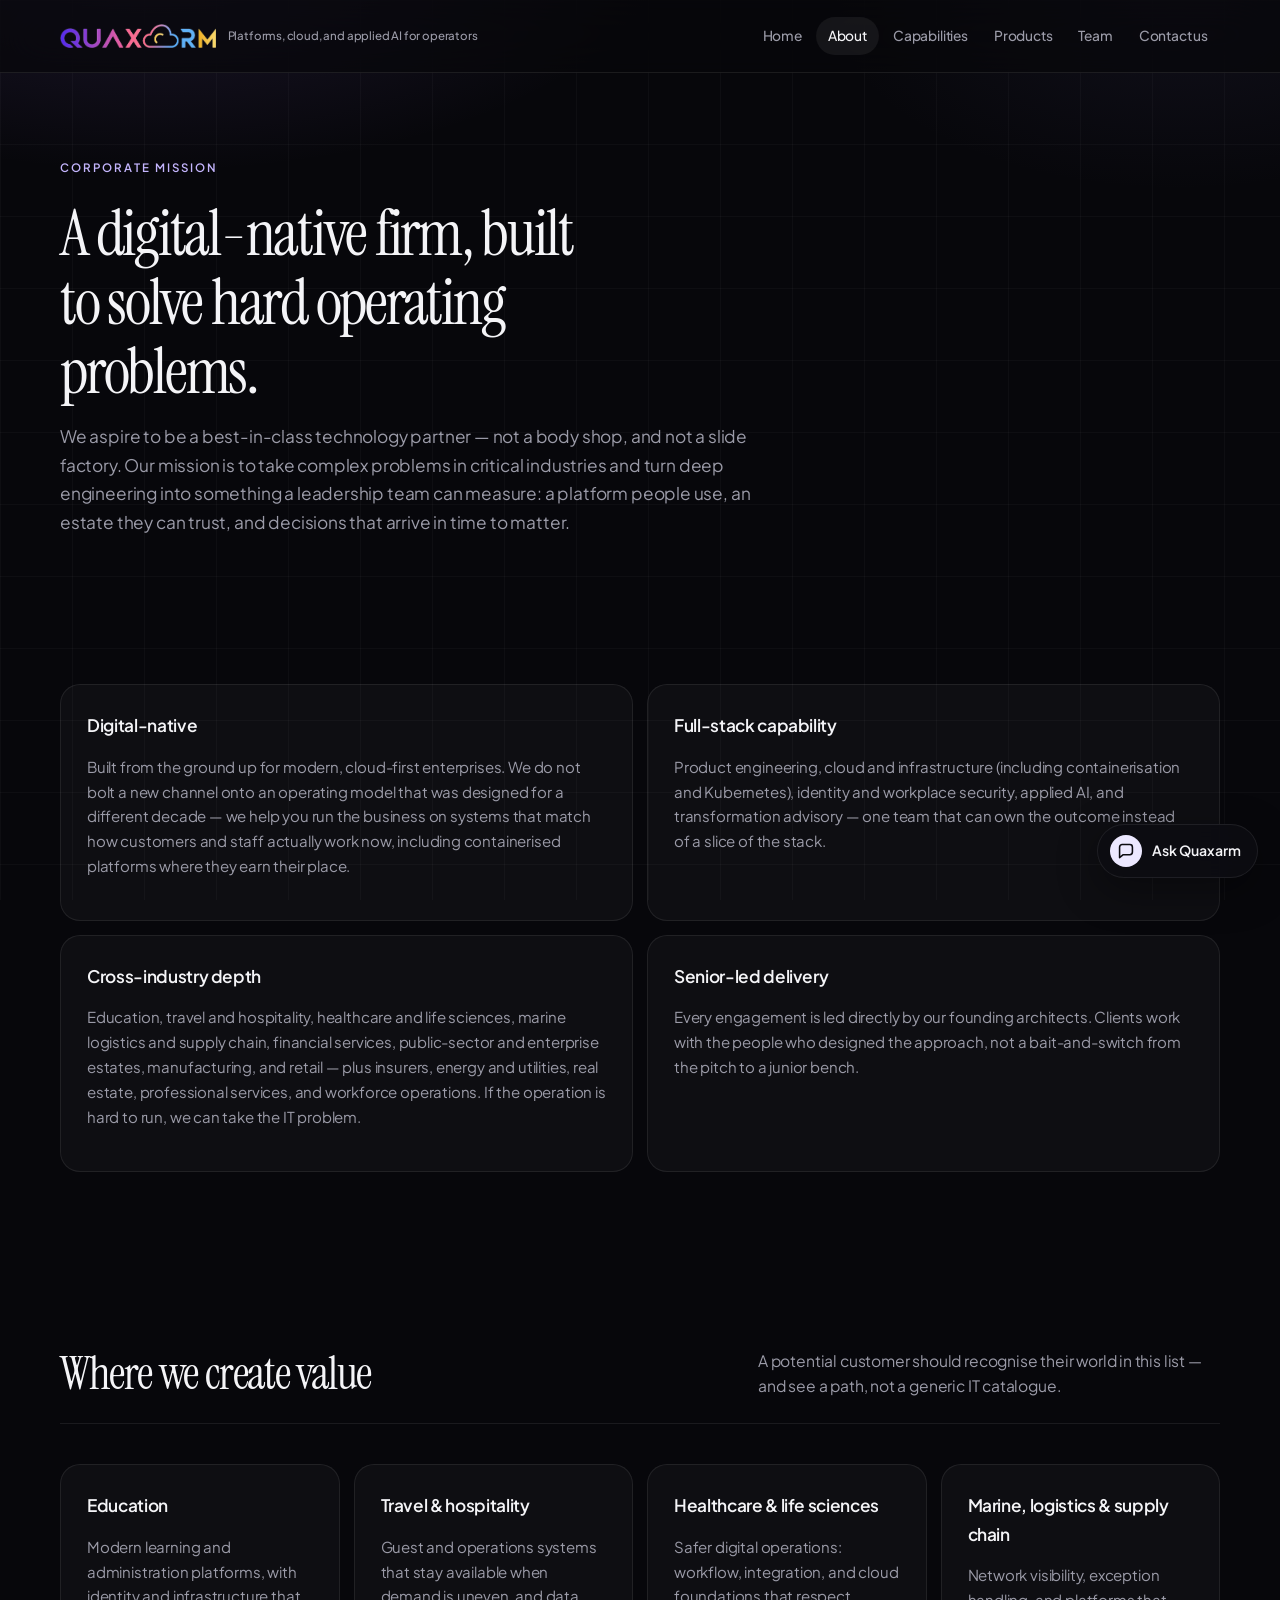
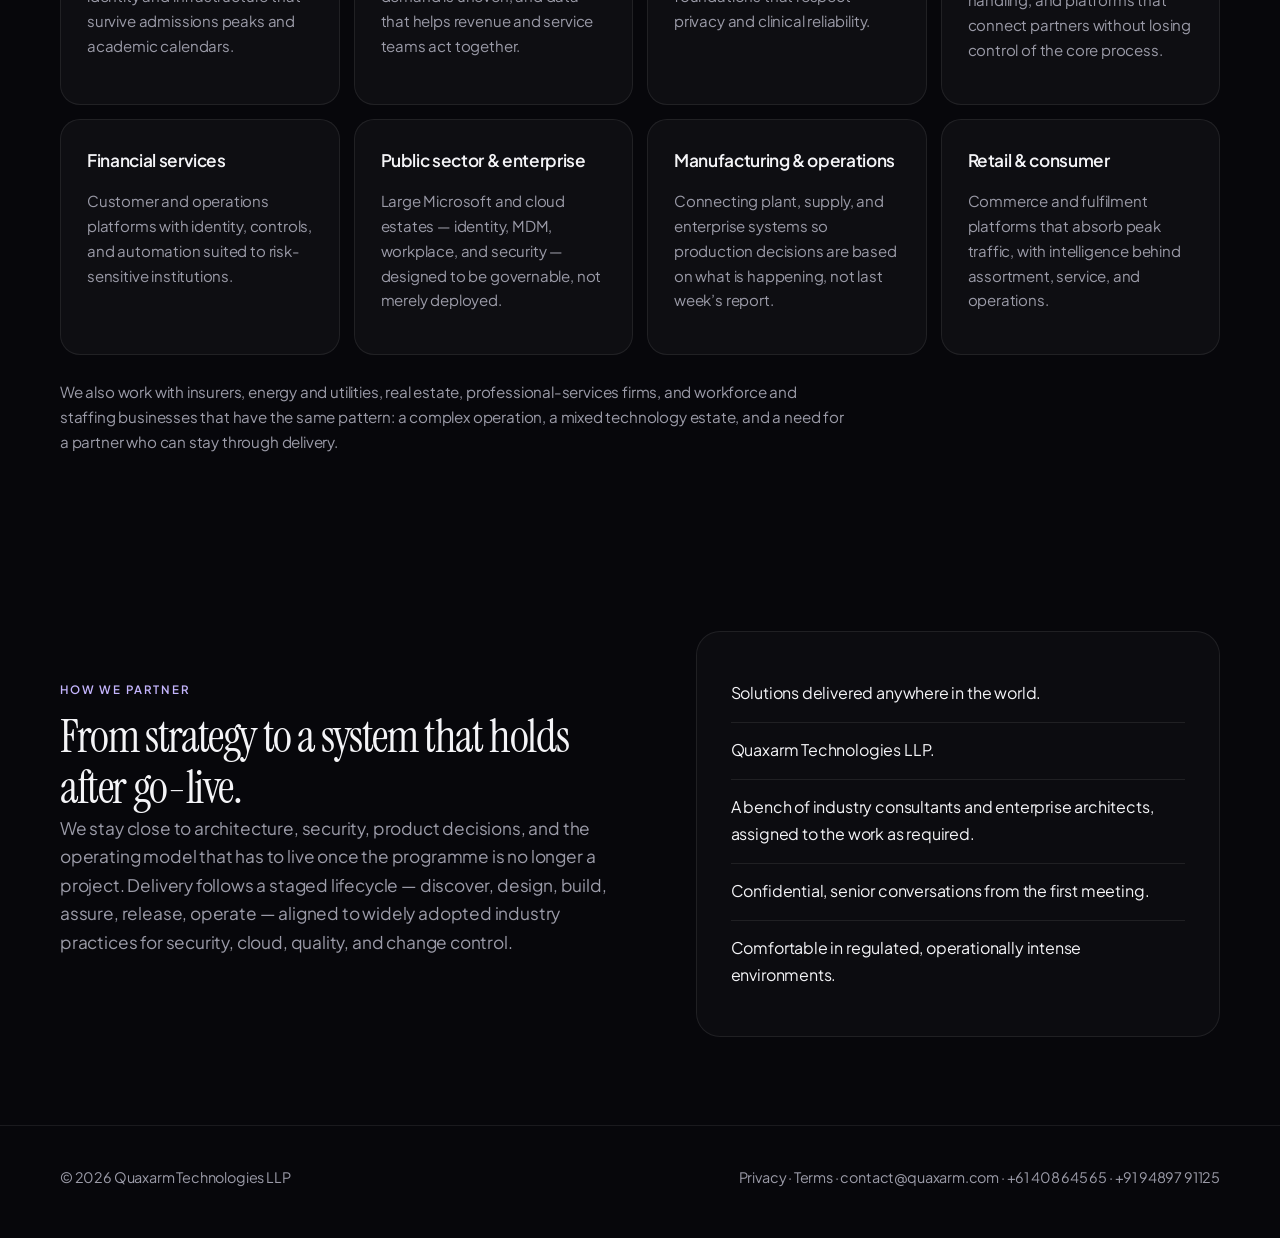
==== commit 3a2abf99: "Publish Australia and India contact numbers on the site." ====
--- a/about.html
+++ b/about.html
@@ -167,10 +167,14 @@
           <a href="terms.html">Terms</a>
           ·
           <a href="mailto:contact@quaxarm.com">contact@quaxarm.com</a>
+          ·
+          <a href="tel:+6140864565">+61 408 645 65</a>
+          ·
+          <a href="tel:+919489791125">+91 94897 91125</a>
         </div>
       </div>
     </footer>
     <script src="js/site.js"></script>
-    <script src="js/assistant.js?v=10"></script>
+    <script src="js/assistant.js?v=11"></script>
   </body>
 </html>
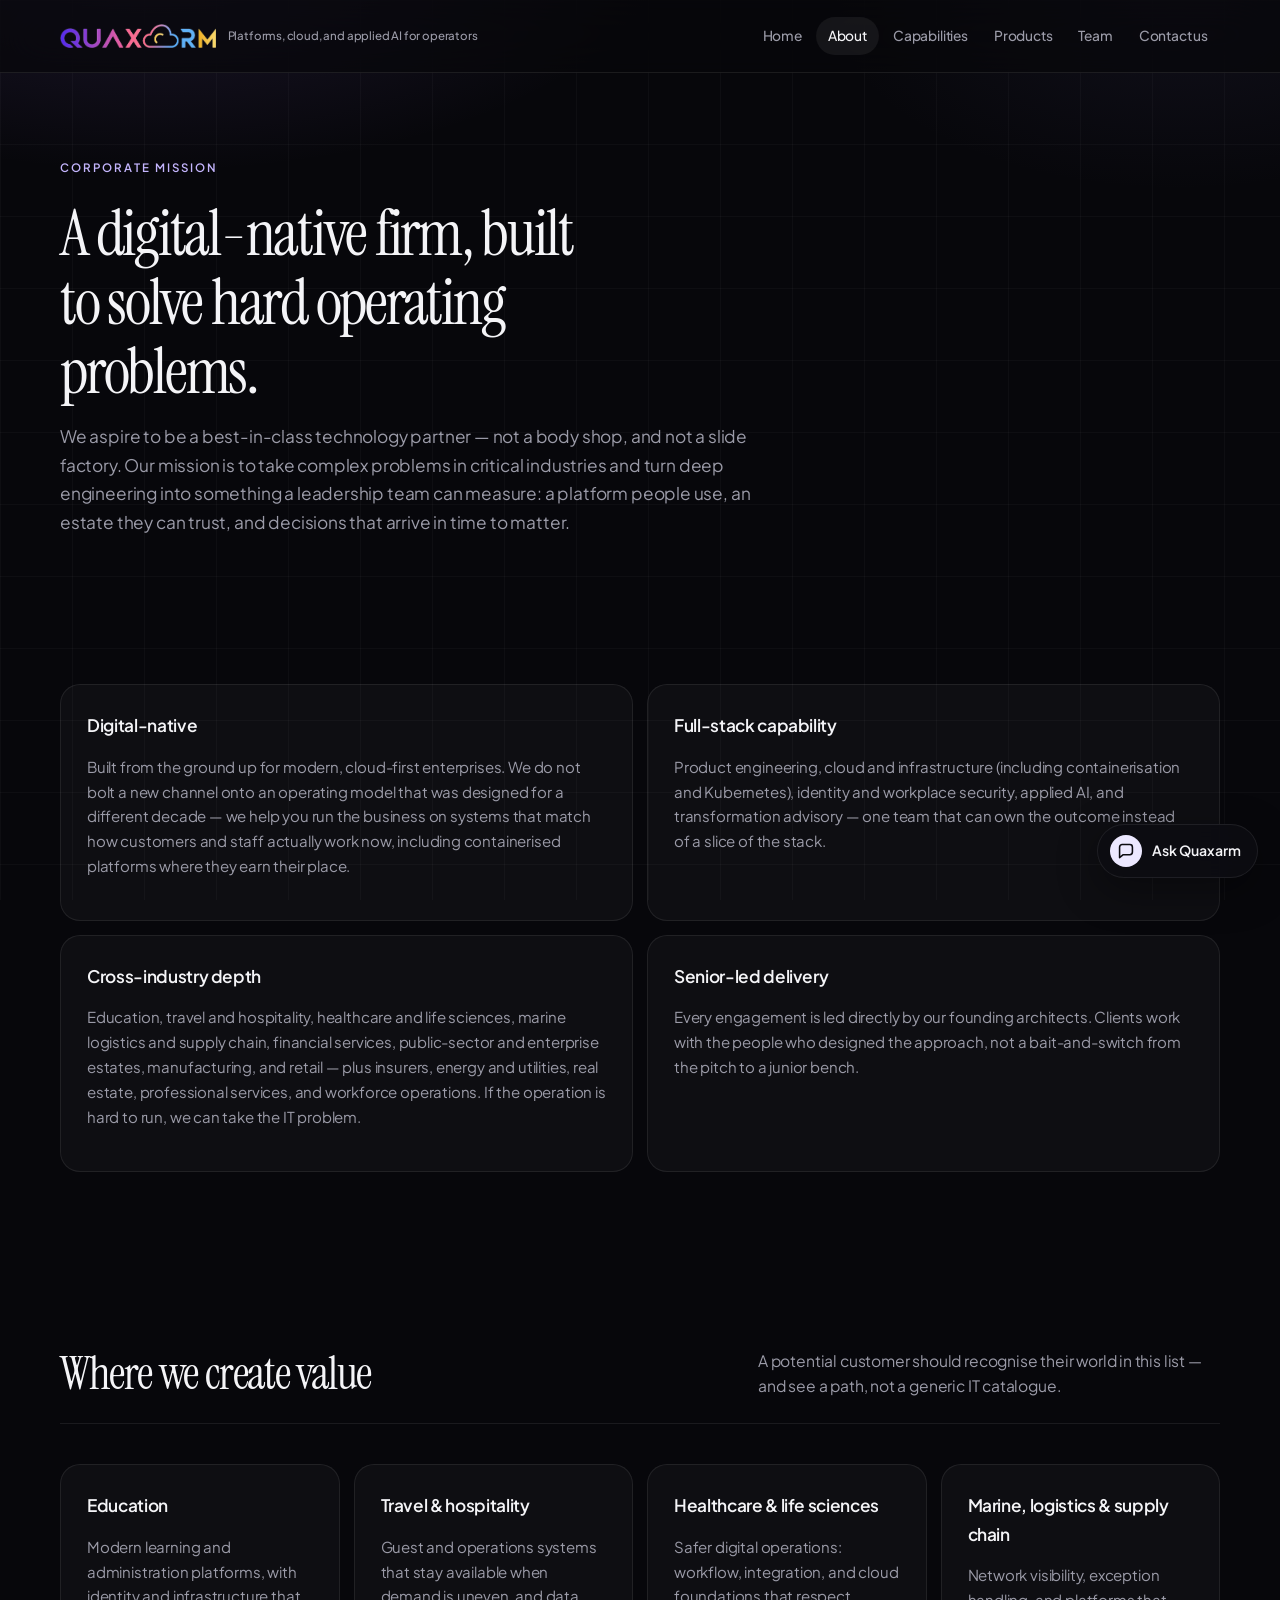
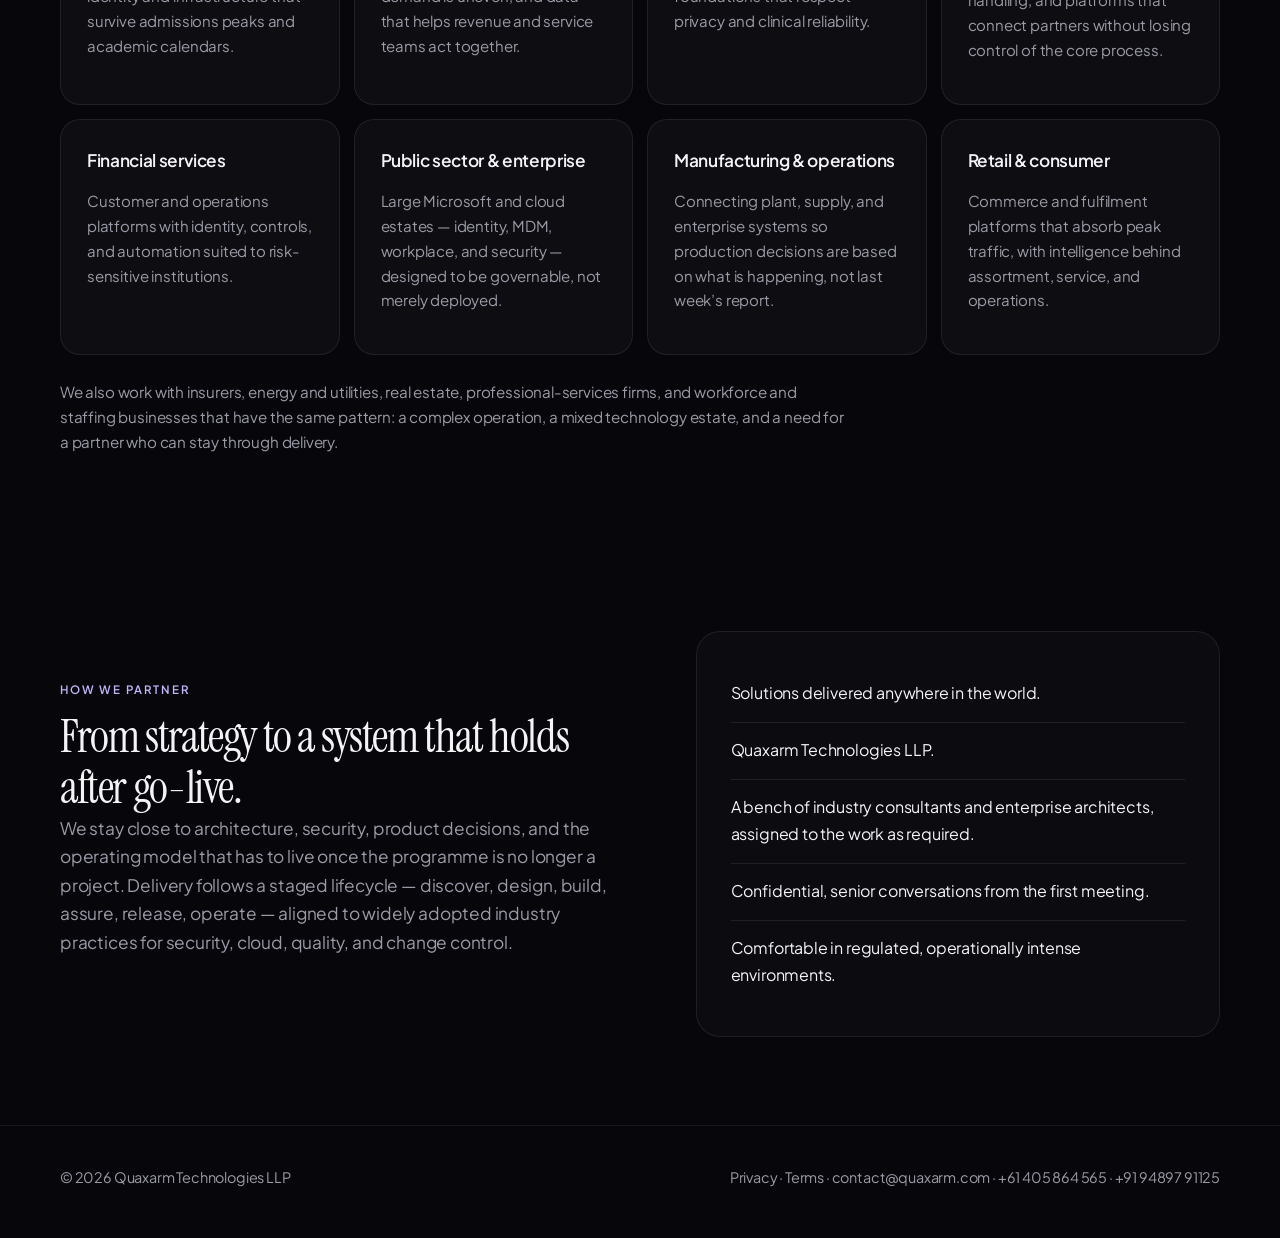
==== commit 2073f744: "Correct the Australian contact number to +61 405 864 565." ====
--- a/about.html
+++ b/about.html
@@ -168,13 +168,13 @@
           ·
           <a href="mailto:contact@quaxarm.com">contact@quaxarm.com</a>
           ·
-          <a href="tel:+6140864565">+61 408 645 65</a>
+          <a href="tel:+61405864565">+61 405 864 565</a>
           ·
           <a href="tel:+919489791125">+91 94897 91125</a>
         </div>
       </div>
     </footer>
     <script src="js/site.js"></script>
-    <script src="js/assistant.js?v=11"></script>
+    <script src="js/assistant.js?v=12"></script>
   </body>
 </html>
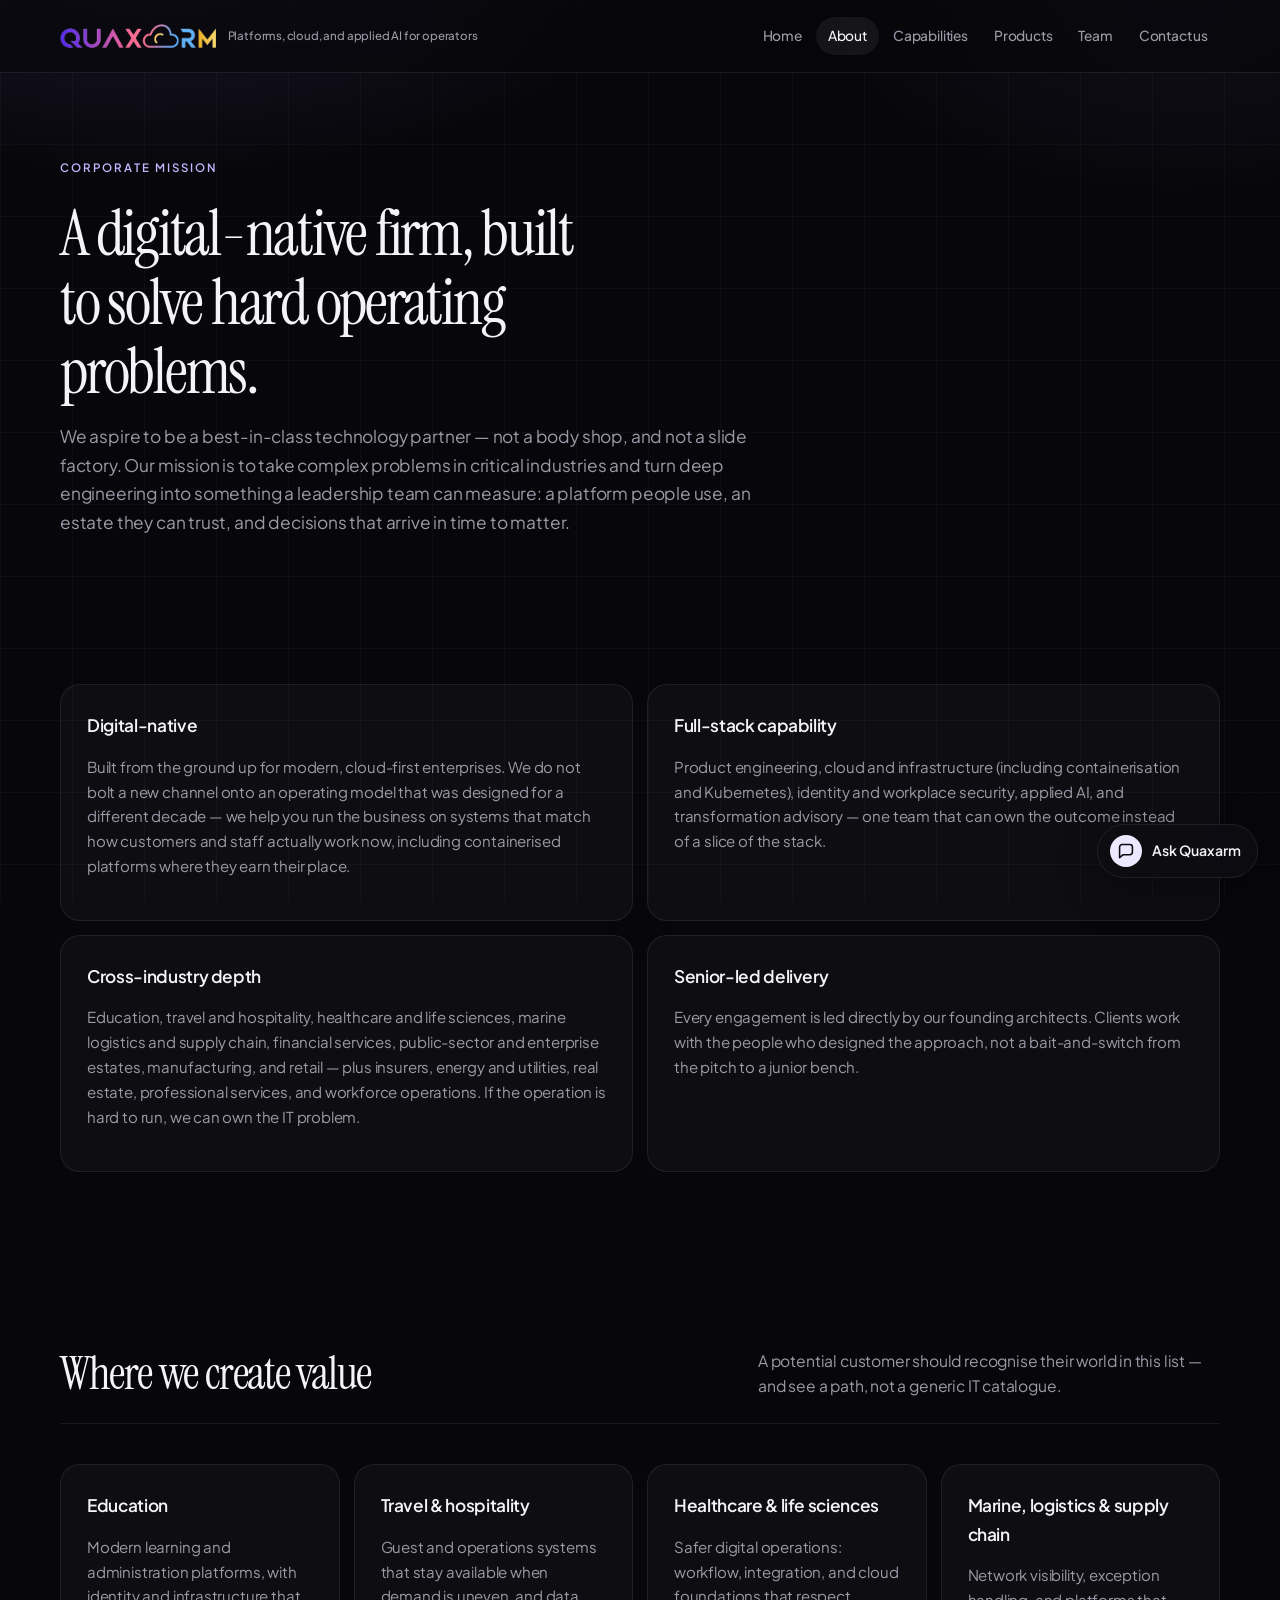
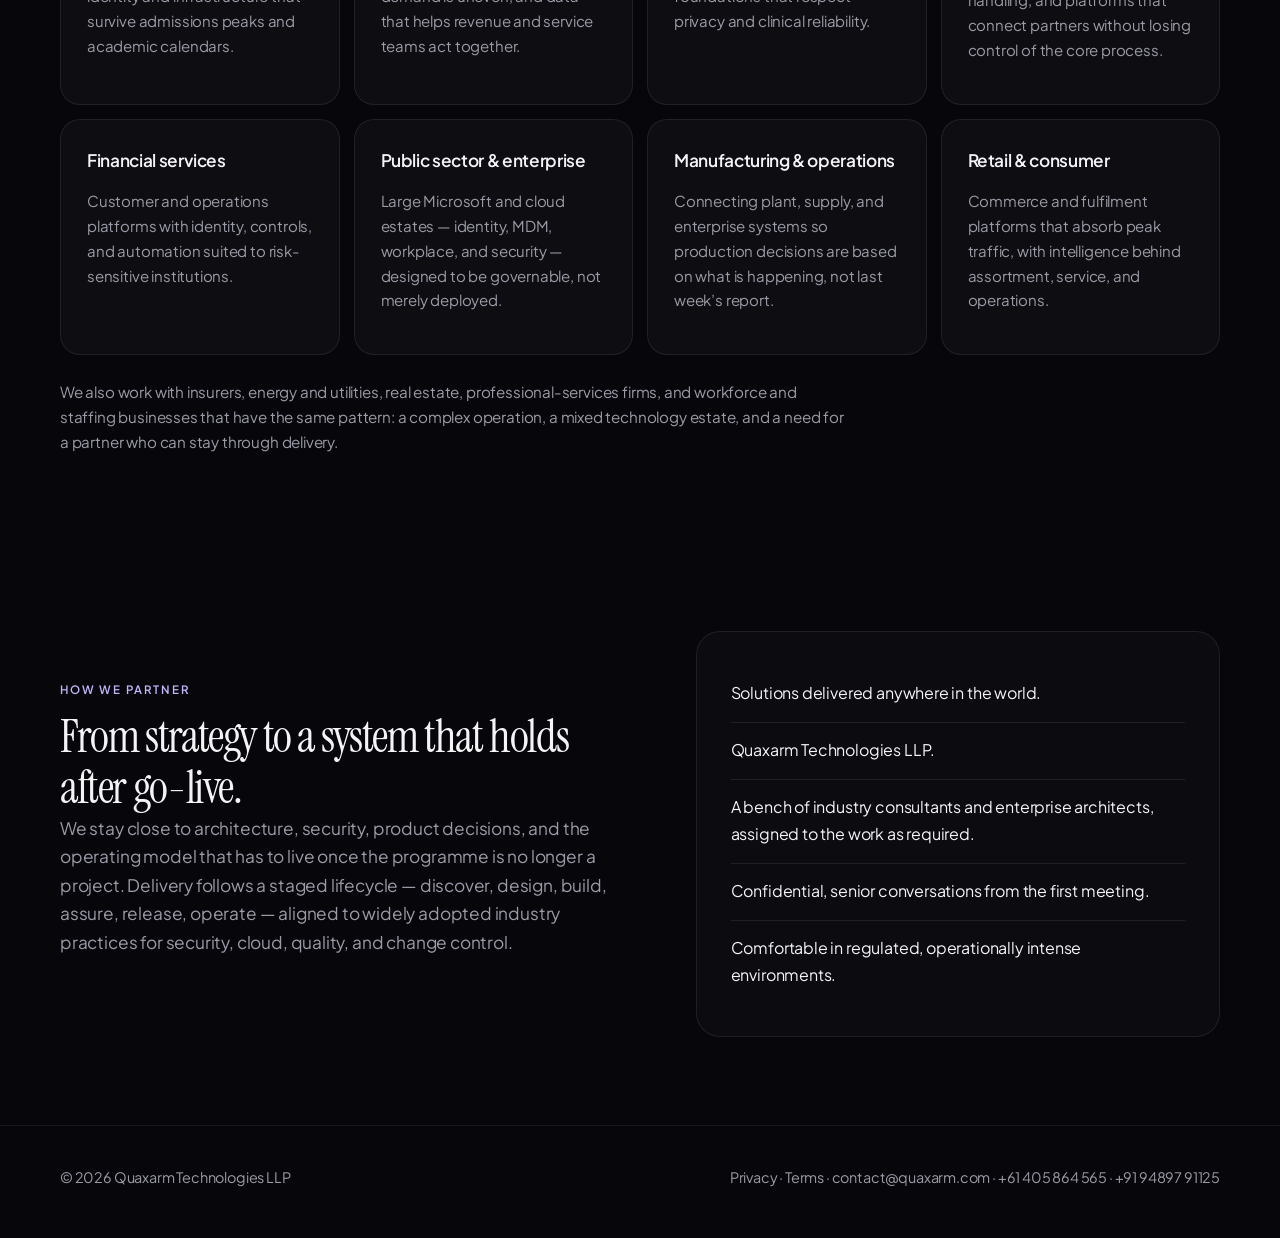
==== commit e7c39d11: "Reword About copy to own the IT problem." ====
--- a/about.html
+++ b/about.html
@@ -76,7 +76,7 @@
               Education, travel and hospitality, healthcare and life sciences, marine logistics and supply chain,
               financial services, public-sector and enterprise estates, manufacturing, and retail — plus insurers,
               energy and utilities, real estate, professional services, and workforce operations. If the operation
-              is hard to run, we can take the IT problem.
+              is hard to run, we can own the IT problem.
             </p>
           </article>
           <article class="card">
